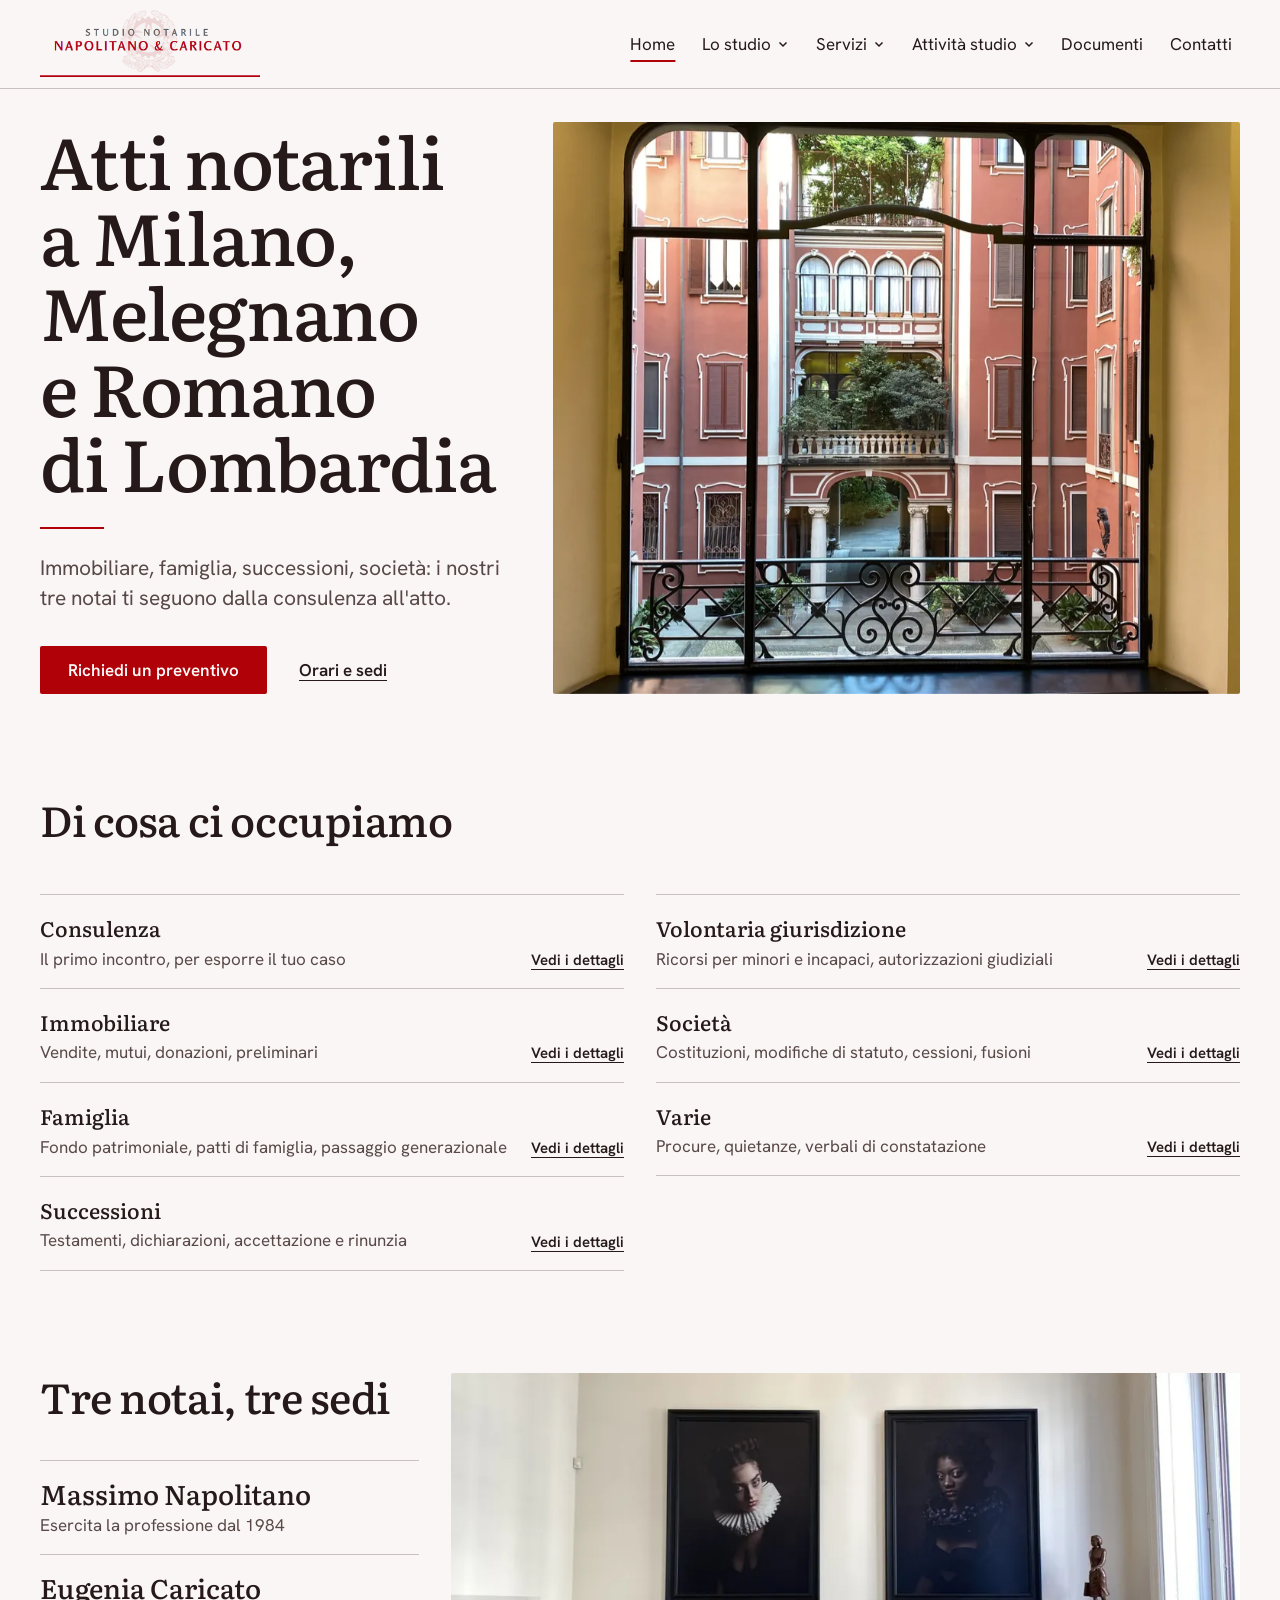
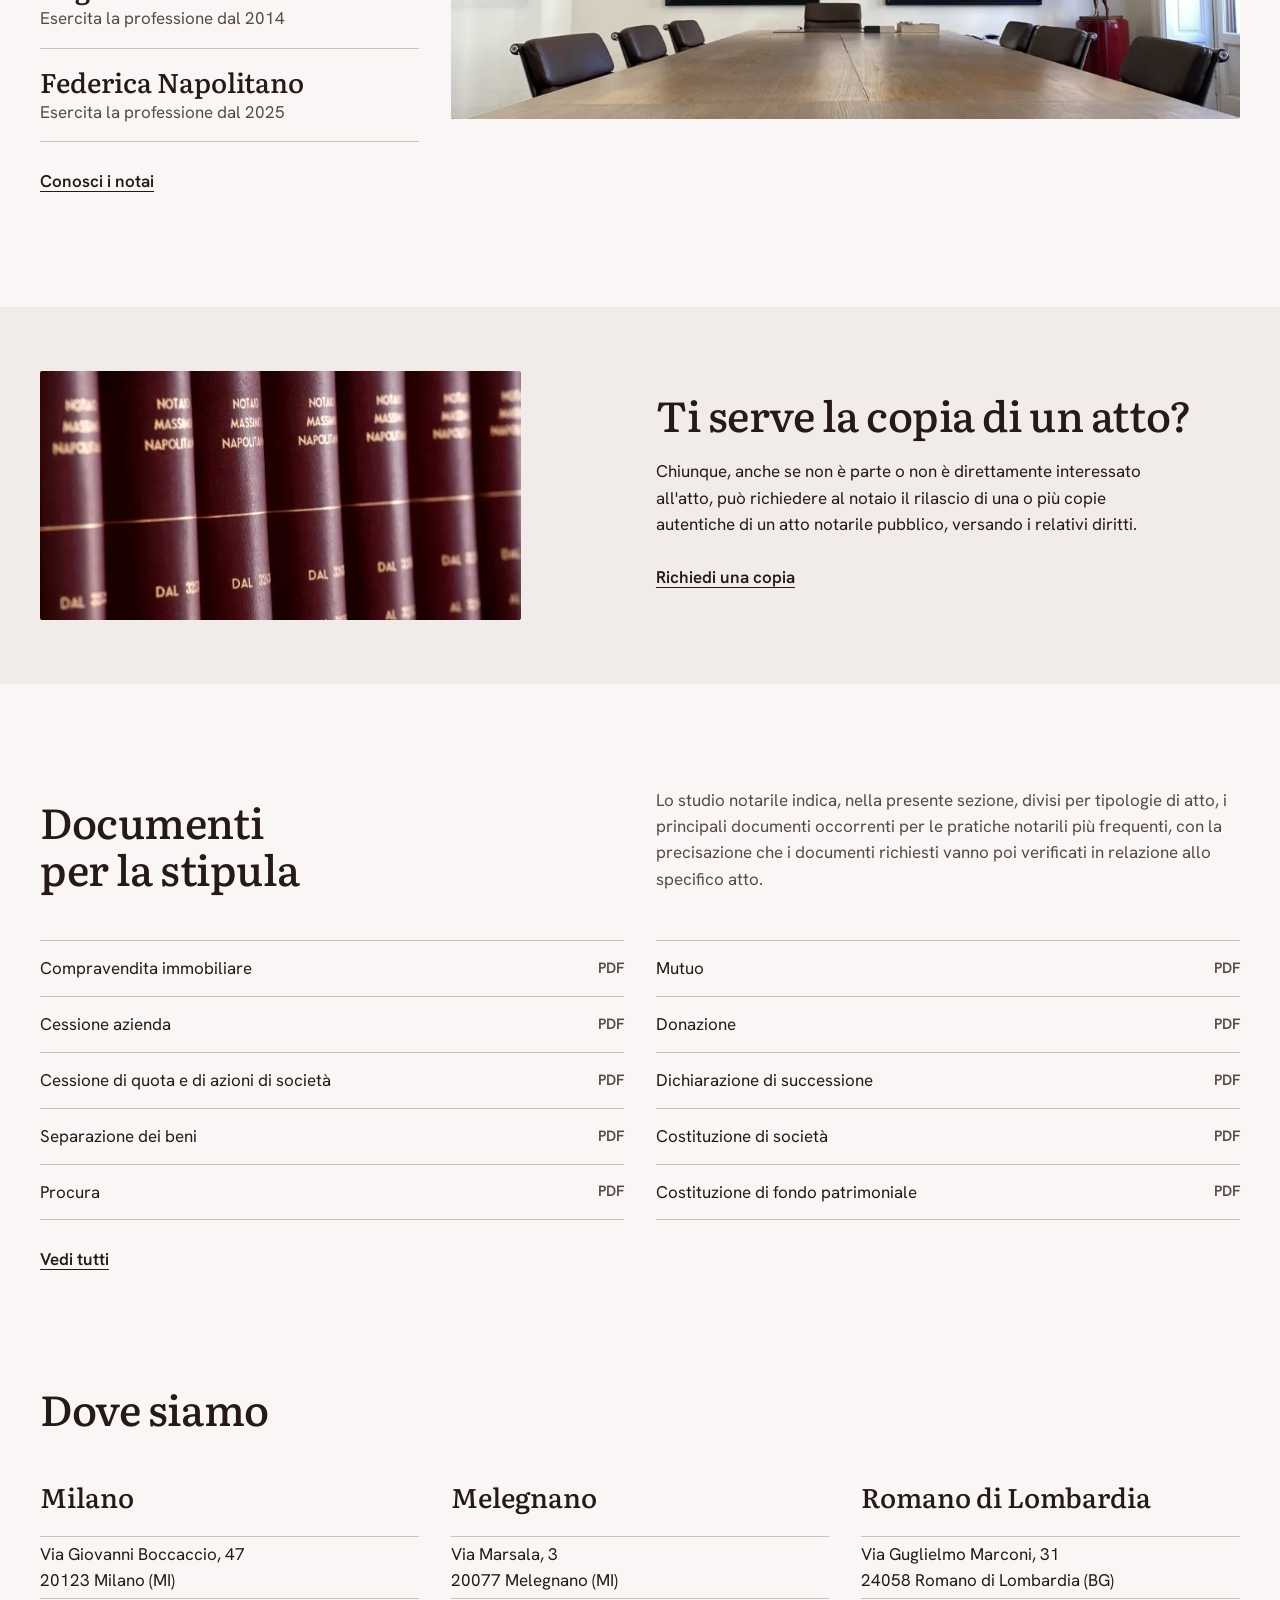
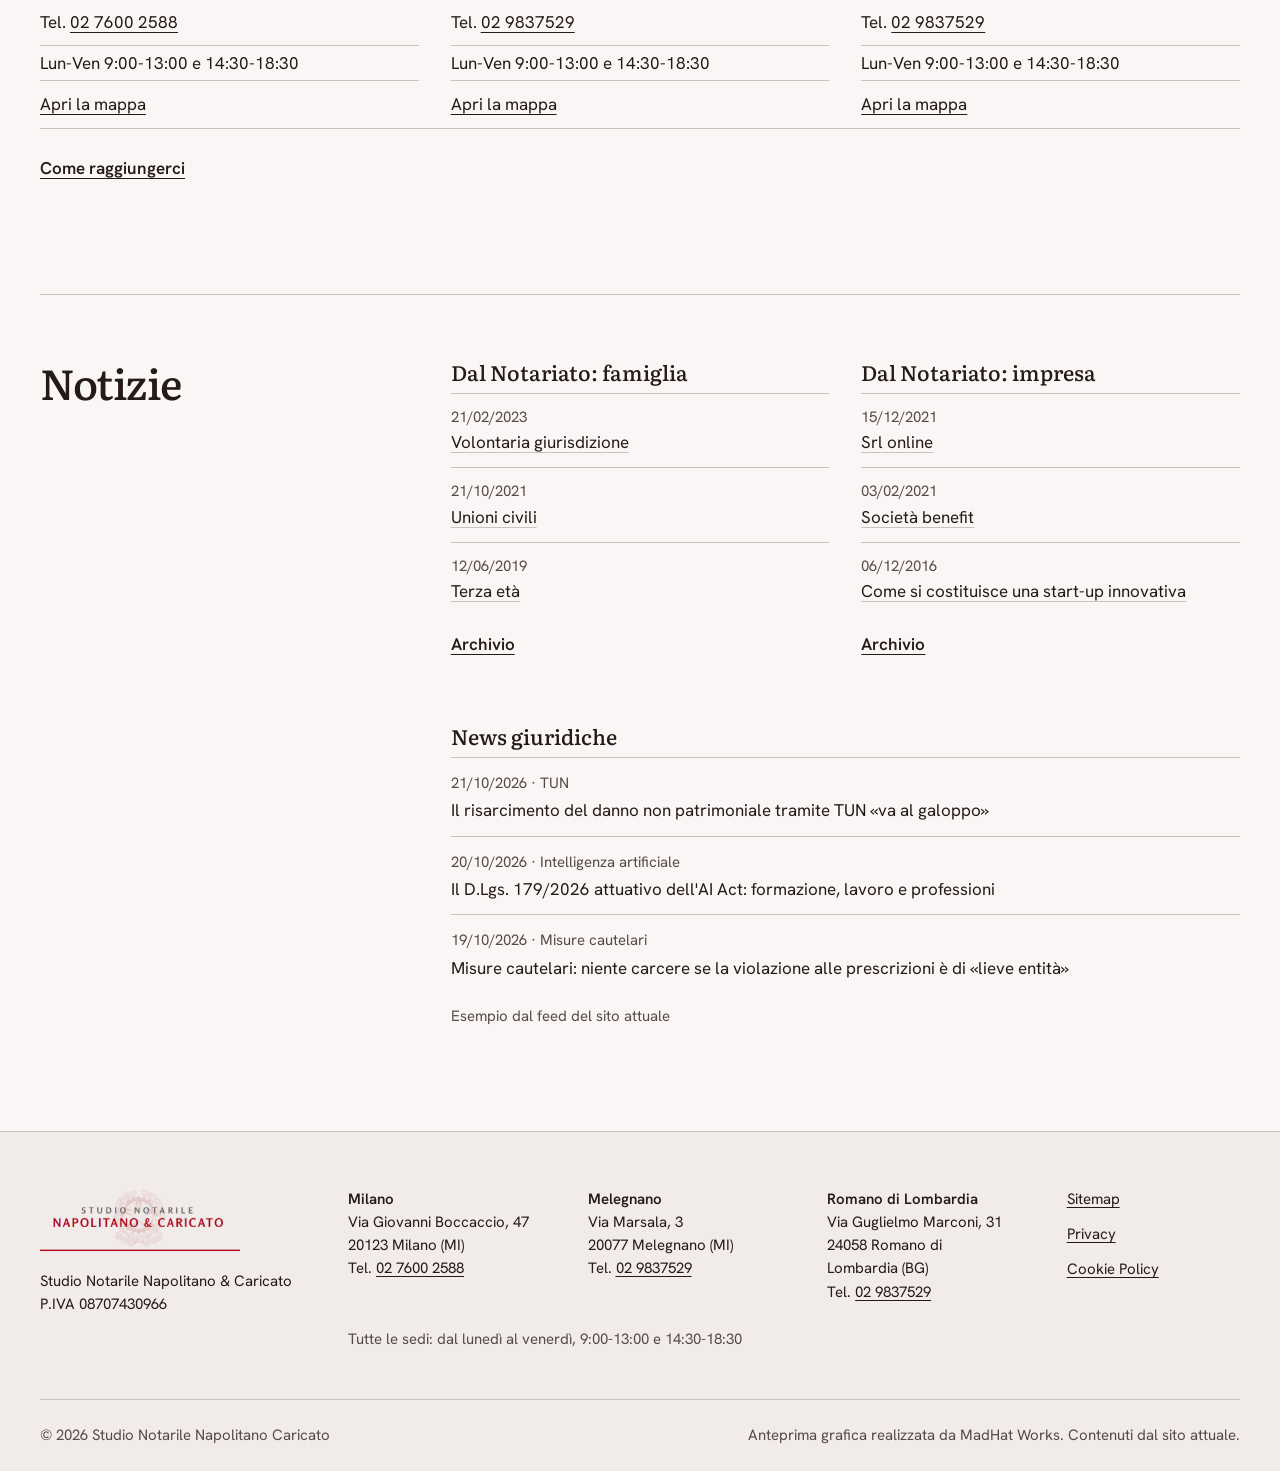
==== index.html @ 98646389 "Add assets, shared styles, home page, shell snippet and site check script Co-Authored-By: Claude Son" ====
<!doctype html>
<html lang="it">
<head>
<meta charset="utf-8">
<meta name="viewport" content="width=device-width, initial-scale=1, viewport-fit=cover">
<title>Atti notarili a Milano, Melegnano e Romano di Lombardia | Studio Notarile Napolitano &amp; Caricato</title>
<meta name="description" content="Studio Notarile Napolitano &amp; Caricato: tre notai, sedi a Milano, Melegnano e Romano di Lombardia. Immobiliare, famiglia, successioni, società.">
<meta name="robots" content="noindex">
<meta name="theme-color" content="#f9f6f4">
<meta property="og:type" content="website">
<meta property="og:title" content="Atti notarili a Milano, Melegnano e Romano di Lombardia | Studio Notarile Napolitano &amp; Caricato">
<meta property="og:description" content="Studio Notarile Napolitano &amp; Caricato: tre notai, sedi a Milano, Melegnano e Romano di Lombardia. Immobiliare, famiglia, successioni, società.">
<link rel="icon" href="data:,">
<link rel="preload" href="assets/fonts/literata-latin-wght.woff2" as="font" type="font/woff2" crossorigin>
<link rel="stylesheet" href="css/style.css">
<script>document.documentElement.classList.add('js')</script>
<script src="js/site.js" defer></script>
<script type="application/ld+json">
{
  "@context": "https://schema.org",
  "@type": "Notary",
  "name": "Studio Notarile Napolitano & Caricato",
  "department": [
    {
      "@type": "Notary",
      "name": "Studio Notarile Napolitano & Caricato, sede di Milano",
      "address": { "@type": "PostalAddress", "streetAddress": "Via Giovanni Boccaccio, 47", "postalCode": "20123", "addressLocality": "Milano", "addressRegion": "MI", "addressCountry": "IT" },
      "telephone": "+39 02 7600 2588",
      "openingHours": ["Mo-Fr 09:00-13:00", "Mo-Fr 14:30-18:30"]
    },
    {
      "@type": "Notary",
      "name": "Studio Notarile Napolitano & Caricato, sede di Melegnano",
      "address": { "@type": "PostalAddress", "streetAddress": "Via Marsala, 3", "postalCode": "20077", "addressLocality": "Melegnano", "addressRegion": "MI", "addressCountry": "IT" },
      "telephone": "+39 02 9837529",
      "openingHours": ["Mo-Fr 09:00-13:00", "Mo-Fr 14:30-18:30"]
    },
    {
      "@type": "Notary",
      "name": "Studio Notarile Napolitano & Caricato, sede di Romano di Lombardia",
      "address": { "@type": "PostalAddress", "streetAddress": "Via Guglielmo Marconi, 31", "postalCode": "24058", "addressLocality": "Romano di Lombardia", "addressRegion": "BG", "addressCountry": "IT" },
      "telephone": "+39 02 9837529",
      "openingHours": ["Mo-Fr 09:00-13:00", "Mo-Fr 14:30-18:30"]
    }
  ]
}
</script>
</head>
<body>

<a class="skip" href="#main">Vai al contenuto</a>
<header class="site-header">
  <div class="wrap header-in">
    <a class="brand" href="index.html"><img src="assets/logo/logo-napolitano-caricato.png" width="339" height="112" alt="Studio Notarile Napolitano &amp; Caricato"></a>
    <button class="menu-toggle" type="button" aria-expanded="false" aria-controls="site-nav">Menu</button>
    <nav class="site-nav" id="site-nav" aria-label="Principale">
      <ul class="nav-list">
        <li><a href="index.html" aria-current="page">Home</a></li>
        <li>
          <details class="nav-group">
            <summary>Lo studio <svg class="chev" width="12" height="12" viewBox="0 0 12 12" aria-hidden="true" focusable="false"><path d="M2.5 4.5 6 8l3.5-3.5" fill="none" stroke="currentColor" stroke-width="1.5"/></svg></summary>
            <ul>
              <li><a href="i-notai.html">I Notai</a></li>
              <li><a href="orari-ufficio.html">Orari Ufficio</a></li>
            </ul>
          </details>
        </li>
        <li>
          <details class="nav-group">
            <summary>Servizi <svg class="chev" width="12" height="12" viewBox="0 0 12 12" aria-hidden="true" focusable="false"><path d="M2.5 4.5 6 8l3.5-3.5" fill="none" stroke="currentColor" stroke-width="1.5"/></svg></summary>
            <ul>
              <li><a href="richiesta-copia-atti.html">Richiesta Copia atti</a></li>
              <li><a href="richiesta-preventivo.html">Richiesta Preventivo</a></li>
            </ul>
          </details>
        </li>
        <li>
          <details class="nav-group">
            <summary>Attività studio <svg class="chev" width="12" height="12" viewBox="0 0 12 12" aria-hidden="true" focusable="false"><path d="M2.5 4.5 6 8l3.5-3.5" fill="none" stroke="currentColor" stroke-width="1.5"/></svg></summary>
            <ul>
              <li><a href="attivita-studio.html#consulenza">Consulenza</a></li>
              <li><a href="attivita-studio.html#immobiliare">Immobiliare</a></li>
              <li><a href="attivita-studio.html#famiglia">Famiglia</a></li>
              <li><a href="attivita-studio.html#successioni">Successioni</a></li>
              <li><a href="attivita-studio.html#volontaria-giurisdizione">Volontaria Giurisdizione</a></li>
              <li><a href="attivita-studio.html#societa">Società</a></li>
              <li><a href="attivita-studio.html#varie">Varie</a></li>
            </ul>
          </details>
        </li>
        <li><a href="documenti.html">Documenti</a></li>
        <li><a href="contatti.html">Contatti</a></li>
      </ul>
    </nav>
  </div>
</header>

<main id="main" tabindex="-1">

  <!-- 1. Hero -->
  <section class="hero" aria-labelledby="hero-title">
    <div class="wrap hero-in">
      <div class="hero-text">
        <h1 id="hero-title">Atti notarili a Milano, Melegnano e Romano di Lombardia</h1>
        <span class="sig-rule" aria-hidden="true"></span>
        <p class="lead">Immobiliare, famiglia, successioni, società: i nostri tre notai ti seguono dalla consulenza all'atto.</p>
        <div class="hero-actions">
          <a class="btn btn-primary" href="richiesta-preventivo.html">Richiedi un preventivo</a>
          <a class="link" href="#sedi">Orari e sedi</a>
        </div>
      </div>
      <figure class="hero-media">
        <img src="assets/img/cortile-900.webp"
             srcset="assets/img/cortile-900.webp 900w, assets/img/cortile-1600.webp 1600w"
             sizes="(min-width: 1248px) 686px, (min-width: 900px) 55vw, 100vw"
             width="1600" height="1360" fetchpriority="high" decoding="async"
             alt="Cortile interno con facciate color terracotta visto da una finestra con telaio in ferro">
      </figure>
    </div>
  </section>

  <!-- 2. Attivita studio -->
  <section class="wrap services-sec" id="attivita" aria-labelledby="attivita-title">
    <h2 id="attivita-title">Di cosa ci occupiamo</h2>
    <ul class="services">
      <li class="service">
        <h3>Consulenza</h3>
        <p>Il primo incontro, per esporre il tuo caso</p>
        <a class="link" href="attivita-studio.html#consulenza">Vedi i dettagli<span class="vh"> su Consulenza</span></a>
      </li>
      <li class="service">
        <h3>Immobiliare</h3>
        <p>Vendite, mutui, donazioni, preliminari</p>
        <a class="link" href="attivita-studio.html#immobiliare">Vedi i dettagli<span class="vh"> su Immobiliare</span></a>
      </li>
      <li class="service">
        <h3>Famiglia</h3>
        <p>Fondo patrimoniale, patti di famiglia, passaggio generazionale</p>
        <a class="link" href="attivita-studio.html#famiglia">Vedi i dettagli<span class="vh"> su Famiglia</span></a>
      </li>
      <li class="service">
        <h3>Successioni</h3>
        <p>Testamenti, dichiarazioni, accettazione e rinunzia</p>
        <a class="link" href="attivita-studio.html#successioni">Vedi i dettagli<span class="vh"> su Successioni</span></a>
      </li>
      <li class="service">
        <h3>Volontaria giurisdizione</h3>
        <p>Ricorsi per minori e incapaci, autorizzazioni giudiziali</p>
        <a class="link" href="attivita-studio.html#volontaria-giurisdizione">Vedi i dettagli<span class="vh"> su Volontaria giurisdizione</span></a>
      </li>
      <li class="service">
        <h3>Società</h3>
        <p>Costituzioni, modifiche di statuto, cessioni, fusioni</p>
        <a class="link" href="attivita-studio.html#societa">Vedi i dettagli<span class="vh"> su Società</span></a>
      </li>
      <li class="service">
        <h3>Varie</h3>
        <p>Procure, quietanze, verbali di constatazione</p>
        <a class="link" href="attivita-studio.html#varie">Vedi i dettagli<span class="vh"> su Varie</span></a>
      </li>
    </ul>
  </section>

  <!-- 3. Lo studio -->
  <section class="studio" id="notai" aria-labelledby="notai-title">
    <div class="wrap studio-in">
      <figure class="studio-media">
        <img src="assets/img/sala-riunioni.webp" width="1026" height="450" loading="lazy" decoding="async"
             alt="Sala riunioni con grande tavolo in legno, sedie in pelle e due ritratti fotografici alla parete">
      </figure>
      <div class="studio-text">
        <h2 id="notai-title">Tre notai, tre sedi</h2>
        <ul class="notai">
          <li><h3>Massimo Napolitano</h3><p>Esercita la professione dal 1984</p></li>
          <li><h3>Eugenia Caricato</h3><p>Esercita la professione dal 2014</p></li>
          <li><h3>Federica Napolitano</h3><p>Esercita la professione dal 2025</p></li>
        </ul>
        <a class="link" href="i-notai.html">Conosci i notai</a>
      </div>
    </div>
  </section>

  <!-- 4. Copia atti -->
  <section class="copy-band" aria-labelledby="copia-title">
    <div class="wrap copy-in">
      <figure class="copy-media">
        <img src="assets/img/repertori.webp" width="580" height="300" loading="lazy" decoding="async"
             alt="Dorsi di volumi rilegati in pelle bordeaux con titoli in oro">
      </figure>
      <div class="copy-text">
        <h2 id="copia-title">Ti serve la copia di un atto?</h2>
        <p>Chiunque, anche se non è parte o non è direttamente interessato all'atto, può richiedere al notaio il rilascio di una o più copie autentiche di un atto notarile pubblico, versando i relativi diritti.</p>
        <a class="link" href="richiesta-copia-atti.html">Richiedi una copia</a>
      </div>
    </div>
  </section>

  <!-- 5. Documenti per la stipula -->
  <section class="wrap docs" id="documenti" aria-labelledby="doc-title">
    <div class="docs-head">
      <h2 id="doc-title">Documenti per la stipula</h2>
      <p>Lo studio notarile indica, nella presente sezione, divisi per tipologie di atto, i principali documenti occorrenti per le pratiche notarili più frequenti, con la precisazione che i documenti richiesti vanno poi verificati in relazione allo specifico atto.</p>
    </div>
    <ul class="doc-list">
      <li><a href="https://www.notaionapolitano.it/public/Documenti/compravendita-immobiliare.pdf" target="_blank" rel="noopener"><span>Compravendita immobiliare</span><span class="tag">PDF<span class="vh">, si apre in una nuova scheda</span></span></a></li>
      <li><a href="https://www.notaionapolitano.it/public/Documenti/cessione-azienda.pdf" target="_blank" rel="noopener"><span>Cessione azienda</span><span class="tag">PDF<span class="vh">, si apre in una nuova scheda</span></span></a></li>
      <li><a href="https://www.notaionapolitano.it/public/Documenti/cessione-di-quota-e-di-azioni-di-societa.pdf" target="_blank" rel="noopener"><span>Cessione di quota e di azioni di società</span><span class="tag">PDF<span class="vh">, si apre in una nuova scheda</span></span></a></li>
      <li><a href="https://www.notaionapolitano.it/public/Documenti/separazione-dei-beni.pdf" target="_blank" rel="noopener"><span>Separazione dei beni</span><span class="tag">PDF<span class="vh">, si apre in una nuova scheda</span></span></a></li>
      <li><a href="https://www.notaionapolitano.it/public/Documenti/procura.pdf" target="_blank" rel="noopener"><span>Procura</span><span class="tag">PDF<span class="vh">, si apre in una nuova scheda</span></span></a></li>
      <li><a href="https://www.notaionapolitano.it/public/Documenti/mutuo.pdf" target="_blank" rel="noopener"><span>Mutuo</span><span class="tag">PDF<span class="vh">, si apre in una nuova scheda</span></span></a></li>
      <li><a href="https://www.notaionapolitano.it/public/Documenti/donazione.pdf" target="_blank" rel="noopener"><span>Donazione</span><span class="tag">PDF<span class="vh">, si apre in una nuova scheda</span></span></a></li>
      <li><a href="https://www.notaionapolitano.it/public/Documenti/dichiarazione-di-successione.pdf" target="_blank" rel="noopener"><span>Dichiarazione di successione</span><span class="tag">PDF<span class="vh">, si apre in una nuova scheda</span></span></a></li>
      <li><a href="https://www.notaionapolitano.it/public/Documenti/costituzione-di-societa.pdf" target="_blank" rel="noopener"><span>Costituzione di società</span><span class="tag">PDF<span class="vh">, si apre in una nuova scheda</span></span></a></li>
      <li><a href="https://www.notaionapolitano.it/public/Documenti/costituzione-di-fondo-patrimoniale.pdf" target="_blank" rel="noopener"><span>Costituzione di fondo patrimoniale</span><span class="tag">PDF<span class="vh">, si apre in una nuova scheda</span></span></a></li>
    </ul>
    <p class="more"><a class="link" href="documenti.html">Vedi tutti</a></p>
  </section>

  <!-- 6. Sedi e orari -->
  <section class="wrap sedi" id="sedi" aria-labelledby="sedi-title">
    <h2 id="sedi-title">Dove siamo</h2>
    <div class="sedi-grid">
      <div class="sede">
        <h3>Milano</h3>
        <p>Via Giovanni Boccaccio, 47<br>20123 Milano (MI)</p>
        <p class="sede-tel">Tel. <a href="tel:+390276002588">02 7600 2588</a></p>
        <p><span aria-hidden="true">Lun-Ven 9:00-13:00 e 14:30-18:30</span><span class="vh">Dal lunedì al venerdì: 9:00-13:00, 14:30-18:30</span></p>
        <p class="sede-map"><a href="https://www.google.com/maps/search/?api=1&amp;query=Via%20Giovanni%20Boccaccio%2C%2047%20-%2020123%20Milano%20(MI)" target="_blank" rel="noopener">Apri la mappa<span class="vh"> della sede di Milano (si apre in una nuova scheda)</span></a></p>
      </div>
      <div class="sede">
        <h3>Melegnano</h3>
        <p>Via Marsala, 3<br>20077 Melegnano (MI)</p>
        <p class="sede-tel">Tel. <a href="tel:+39029837529">02 9837529</a></p>
        <p><span aria-hidden="true">Lun-Ven 9:00-13:00 e 14:30-18:30</span><span class="vh">Dal lunedì al venerdì: 9:00-13:00, 14:30-18:30</span></p>
        <p class="sede-map"><a href="https://www.google.com/maps/search/?api=1&amp;query=Via%20Marsala%2C%203%20-%2020077%20Melegnano%20(MI)" target="_blank" rel="noopener">Apri la mappa<span class="vh"> della sede di Melegnano (si apre in una nuova scheda)</span></a></p>
      </div>
      <div class="sede">
        <h3>Romano di Lombardia</h3>
        <p>Via Guglielmo Marconi, 31<br>24058 Romano di Lombardia&nbsp;(BG)</p>
        <p class="sede-tel">Tel. <a href="tel:+39029837529">02 9837529</a></p>
        <p><span aria-hidden="true">Lun-Ven 9:00-13:00 e 14:30-18:30</span><span class="vh">Dal lunedì al venerdì: 9:00-13:00, 14:30-18:30</span></p>
        <p class="sede-map"><a href="https://www.google.com/maps/search/?api=1&amp;query=Via%20Guglielmo%20Marconi%2C%2031%20-%2024058%20Romano%20di%20Lombardia%20(BG)" target="_blank" rel="noopener">Apri la mappa<span class="vh"> della sede di Romano di Lombardia (si apre in una nuova scheda)</span></a></p>
      </div>
    </div>
    <p class="more"><a class="link" href="contatti.html">Come raggiungerci</a></p>
  </section>

  <!-- 7. Notizie -->
  <section class="news" aria-labelledby="news-title">
    <div class="wrap news-grid">
      <h2 id="news-title">Notizie</h2>
      <div class="news-col">
        <h3>Dal Notariato: famiglia</h3>
        <ul class="news-list">
          <li><time datetime="2023-02-21">21/02/2023</time><a href="https://www.notariato.it/it/famiglia/volontaria-giurisdizione/" target="_blank" rel="noopener">Volontaria giurisdizione<span class="vh"> (si apre in una nuova scheda)</span></a></li>
          <li><time datetime="2021-10-21">21/10/2021</time><a href="https://www.notariato.it/it/famiglia/unioni-civili/" target="_blank" rel="noopener">Unioni civili<span class="vh"> (si apre in una nuova scheda)</span></a></li>
          <li><time datetime="2019-06-12">12/06/2019</time><a href="https://www.notariato.it/it/famiglia/terza-eta/" target="_blank" rel="noopener">Terza età<span class="vh"> (si apre in una nuova scheda)</span></a></li>
        </ul>
        <a class="link" href="https://www.notaionapolitano.it/NewsNotariatoFamiglia/" target="_blank" rel="noopener">Archivio<span class="vh"> famiglia (si apre in una nuova scheda)</span></a>
      </div>
      <div class="news-col">
        <h3>Dal Notariato: impresa</h3>
        <ul class="news-list">
          <li><time datetime="2021-12-15">15/12/2021</time><a href="https://www.notariato.it/it/impresa/srl-online/" target="_blank" rel="noopener">Srl online<span class="vh"> (si apre in una nuova scheda)</span></a></li>
          <li><time datetime="2021-02-03">03/02/2021</time><a href="https://www.notariato.it/it/impresa/societa-benefit/" target="_blank" rel="noopener">Società benefit<span class="vh"> (si apre in una nuova scheda)</span></a></li>
          <li><time datetime="2016-12-06">06/12/2016</time><a href="https://www.notariato.it/it/impresa/come-si-costituisce-una-start-up-innovativa/" target="_blank" rel="noopener">Come si costituisce una start-up innovativa<span class="vh"> (si apre in una nuova scheda)</span></a></li>
        </ul>
        <a class="link" href="https://www.notaionapolitano.it/NewsNotariatoImpresa/" target="_blank" rel="noopener">Archivio<span class="vh"> impresa (si apre in una nuova scheda)</span></a>
      </div>
      <div class="feed">
        <h3>News giuridiche</h3>
        <ul class="news-list">
          <li><p class="meta"><time datetime="2026-10-21">21/10/2026</time> · TUN</p><p>Il risarcimento del danno non patrimoniale tramite TUN «va al galoppo»</p></li>
          <li><p class="meta"><time datetime="2026-10-20">20/10/2026</time> · Intelligenza artificiale</p><p>Il D.Lgs. 179/2026 attuativo dell'AI Act: formazione, lavoro e professioni</p></li>
          <li><p class="meta"><time datetime="2026-10-19">19/10/2026</time> · Misure cautelari</p><p>Misure cautelari: niente carcere se la violazione alle prescrizioni è di «lieve entità»</p></li>
        </ul>
        <p class="meta note">Esempio dal feed del sito attuale</p>
      </div>
    </div>
  </section>

</main>

<footer class="site-footer">
  <div class="wrap footer-grid">
    <div class="f-brand">
      <img src="assets/logo/logo-napolitano-caricato.png" width="339" height="112" alt="" loading="lazy" decoding="async">
      <p>Studio Notarile Napolitano &amp; Caricato<br>P.IVA 08707430966</p>
    </div>
    <div class="f-sedi">
      <div>
        <p class="f-title">Milano</p>
        <p>Via Giovanni Boccaccio, 47<br>20123 Milano (MI)</p>
        <p>Tel. <a href="tel:+390276002588">02 7600 2588</a></p>
      </div>
      <div>
        <p class="f-title">Melegnano</p>
        <p>Via Marsala, 3<br>20077 Melegnano (MI)</p>
        <p>Tel. <a href="tel:+39029837529">02 9837529</a></p>
      </div>
      <div>
        <p class="f-title">Romano di Lombardia</p>
        <p>Via Guglielmo Marconi, 31<br>24058 Romano di Lombardia&nbsp;(BG)</p>
        <p>Tel. <a href="tel:+39029837529">02 9837529</a></p>
      </div>
      <p class="f-hours">Tutte le sedi: dal lunedì al venerdì, 9:00-13:00 e 14:30-18:30</p>
    </div>
    <ul class="f-legal">
      <li><a href="https://www.notaionapolitano.it/sitemap/33" target="_blank" rel="noopener">Sitemap<span class="vh"> (si apre in una nuova scheda)</span></a></li>
      <li><a href="https://www.notaionapolitano.it/informativa-sulla-privacy/38" target="_blank" rel="noopener">Privacy<span class="vh"> (si apre in una nuova scheda)</span></a></li>
      <li><a href="https://www.notaionapolitano.it/cookie-policy/59" target="_blank" rel="noopener">Cookie Policy<span class="vh"> (si apre in una nuova scheda)</span></a></li>
    </ul>
  </div>
  <div class="wrap f-bottom">
    <p>© 2026 Studio Notarile Napolitano Caricato</p>
    <p>Anteprima grafica realizzata da MadHat Works. Contenuti dal sito attuale.</p>
  </div>
</footer>

<div class="mobile-bar">
  <a class="btn btn-line" href="tel:+390276002588">Chiama Milano</a>
  <a class="btn btn-primary" href="richiesta-preventivo.html">Richiedi un preventivo</a>
</div>

</body>
</html>
---- css/style.css ----
/* Studio Notarile Napolitano & Caricato: tokens, base, shared components, home.
   Internal-page styles live in css/info.css and css/forms.css. */

/* ---------- Fonts (self-hosted, latin subset, variable wght) ---------- */
@font-face {
  font-family: "Literata";
  src: url("../assets/fonts/literata-latin-wght.woff2") format("woff2");
  font-weight: 200 900;
  font-style: normal;
  font-display: swap;
}
@font-face {
  font-family: "Hanken Grotesk";
  src: url("../assets/fonts/hanken-grotesk-latin-wght.woff2") format("woff2");
  font-weight: 100 900;
  font-style: normal;
  font-display: swap;
}

/* ---------- Tokens ---------- */
:root {
  --paper: oklch(0.975 0.004 45);
  --paper-2: oklch(0.945 0.007 40);
  --ink: oklch(0.23 0.018 25);
  --ink-2: oklch(0.42 0.02 25);
  --rule: oklch(0.82 0.01 35);
  --accent: oklch(0.47 0.20 27);
  --on-accent: oklch(0.985 0.004 45);

  --serif: "Literata", Georgia, serif;
  --sans: "Hanken Grotesk", system-ui, sans-serif;
  --ease: cubic-bezier(0.16, 1, 0.3, 1);

  --gutter: 24px;
  --hh: 72px;   /* header height without its 1px rule */
  --bar: 64px;  /* mobile action bar height */
  --section: clamp(3rem, 8vw, 7rem);
  --section-s: clamp(2.5rem, 5vw, 4.5rem);

  color-scheme: light;
}
@media (max-width: 399.98px) { :root { --gutter: 16px; } }
@media (min-width: 900px) { :root { --hh: 88px; } }

/* ---------- Base ---------- */
*, *::before, *::after { box-sizing: border-box; }
html {
  -webkit-text-size-adjust: 100%;
  text-size-adjust: 100%;
  scroll-padding-top: calc(var(--hh) + 24px);
}
html.menu-open { overflow: hidden; }
body {
  margin: 0;
  background: var(--paper);
  color: var(--ink);
  font: 400 1.0625rem/1.55 var(--sans);
  padding-bottom: calc(var(--bar) + 1px + env(safe-area-inset-bottom, 0px));
}
body.no-bar { padding-bottom: 0; }
img { display: block; max-width: 100%; height: auto; border-radius: 2px; }
figure { margin: 0; }
p { margin: 0; max-width: 65ch; }
:where(ul[class], ol[class]) { margin: 0; padding: 0; list-style: none; }

h1, h2, h3 { margin: 0; font-family: var(--serif); font-weight: 500; color: var(--ink); }
h1 {
  font-size: clamp(2.5rem, 1.4rem + 5vw, 4.5rem);
  line-height: 1.05;
  letter-spacing: -0.015em;
  text-wrap: balance;
}
h2 {
  font-size: clamp(1.75rem, 1.2rem + 2.2vw, 2.625rem);
  line-height: 1.12;
  letter-spacing: -0.01em;
  text-wrap: balance;
}
h3 { font-size: 1.3125rem; line-height: 1.25; }

a {
  color: inherit;
  text-decoration-thickness: 1px;
  text-underline-offset: 0.22em;
}
a:hover { color: var(--accent); text-decoration-color: var(--accent); }

:focus-visible { outline: 3px solid var(--accent); outline-offset: 3px; }
main:focus { outline: none; }

.vh {
  position: absolute !important;
  width: 1px; height: 1px;
  overflow: hidden;
  clip-path: inset(50%);
  white-space: nowrap;
}
.wrap { width: min(100% - 2 * var(--gutter), 1200px); margin-inline: auto; }
.meta { font-size: 0.9375rem; color: var(--ink-2); }
.lead { font-size: 1.3125rem; line-height: 1.45; color: var(--ink-2); max-width: 40ch; }

/* ---------- Actions ---------- */
.btn {
  display: inline-flex;
  align-items: center;
  justify-content: center;
  min-height: 48px;
  padding: 0 28px;
  border-radius: 2px;
  font: 600 1.0625rem/1.2 var(--sans);
  text-align: center;
  text-decoration: none;
}
.btn-primary { background: var(--accent); color: var(--on-accent); }
.btn-primary:hover { color: var(--on-accent); text-decoration: underline 1px; text-underline-offset: 0.22em; }
.btn-line { border: 1px solid var(--ink-2); color: var(--ink); }
.btn-line:hover { color: var(--ink); border-color: var(--accent); }

/* Secondary action: underlined text, 44px tall hit area */
.link {
  display: inline-block;
  padding-block: 10px;
  font-weight: 600;
  color: var(--ink);
  text-decoration: underline 1px var(--ink);
  text-underline-offset: 0.25em;
}
.link:hover { color: var(--ink); text-decoration-color: var(--accent); }

/* ---------- Skip link ---------- */
.skip {
  position: absolute;
  top: 8px;
  left: var(--gutter);
  z-index: 100;
  padding: 12px 16px;
  background: var(--paper);
  color: var(--ink);
  font-weight: 600;
  transform: translateY(-200%);
}
.skip:focus { transform: none; }

/* ---------- Header ---------- */
.site-header {
  position: sticky;
  top: 0;
  z-index: 20;
  background: var(--paper);
  border-bottom: 1px solid var(--rule);
}
.header-in {
  display: flex;
  align-items: center;
  justify-content: space-between;
  gap: 16px 24px;
  min-height: var(--hh);
}
.brand { flex: none; }
/* 200px on mobile (SPEC says 168): below ~200px "STUDIO NOTARILE" drops under 6px cap height */
.brand img { width: 200px; border-radius: 0; mix-blend-mode: multiply; }
@media (min-width: 900px) { .brand img { width: 220px; } }

.menu-toggle { display: none; }
.site-nav ul { margin: 0; padding: 0; list-style: none; }
.site-nav a { text-decoration: none; }
.nav-group > summary { list-style: none; cursor: pointer; }
.nav-group > summary::-webkit-details-marker { display: none; }
.chev { flex: none; transition: transform 200ms var(--ease); }
.nav-group[open] > summary .chev { transform: rotate(180deg); }
.site-nav a[aria-current="page"],
.nav-group:has(a[aria-current="page"]) > summary {
  text-decoration: underline 2px var(--accent);
  text-underline-offset: 10px;
}
.site-nav a:hover, .nav-group > summary:hover { color: var(--accent); }

/* Mobile nav (<900px) */
@media (max-width: 899.98px) {
  .site-nav { width: 100%; }
  .nav-list > li { border-bottom: 1px solid var(--rule); }
  .nav-list > li > a,
  .nav-group > summary {
    display: flex;
    align-items: center;
    justify-content: space-between;
    min-height: 56px;
    font: 500 1.3125rem/1.2 var(--serif);
  }
  .nav-group ul { padding-bottom: 12px; }
  .nav-group li a { display: flex; align-items: center; min-height: 48px; padding-left: 16px; }

  /* With JS: "Menu" button opens a full-height panel under the header */
  .js .menu-toggle {
    display: inline-flex;
    align-items: center;
    min-height: 44px;
    padding: 0 16px;
    border: 1px solid var(--ink-2);
    border-radius: 2px;
    background: none;
    color: var(--ink);
    font: 600 1rem/1 var(--sans);
    cursor: pointer;
  }
  .js .site-nav {
    display: none;
    position: fixed;
    inset: calc(var(--hh) + 1px) 0 0;
    z-index: 1;
    overflow-y: auto;
    overscroll-behavior: contain;
    padding: 8px var(--gutter) calc(32px + env(safe-area-inset-bottom, 0px));
    background: var(--paper);
  }
  .js .site-nav.is-open { display: block; }

  /* Without JS: header scrolls away and the nav stays visible, stacked */
  html:not(.js) .site-header { position: static; }
  html:not(.js) .header-in { flex-wrap: wrap; padding-top: 8px; }
  html:not(.js) .nav-list > li:last-child { border-bottom: 0; }
}

/* Desktop nav (>=900px) */
@media (min-width: 900px) {
  .nav-list { display: flex; align-items: center; gap: clamp(0px, 2.4vw - 20px, 12px); }
  .nav-list > li > a,
  .nav-group > summary {
    display: flex;
    align-items: center;
    gap: 6px;
    min-height: 44px;
    padding: 0 8px;
  }
  .nav-group { position: relative; }
  .nav-group > ul {
    position: absolute;
    top: calc(100% + (var(--hh) - 44px) / 2);
    left: -8px; /* item text lines up with the summary text */
    min-width: 15rem;
    padding: 8px 0;
    background: var(--paper);
    border: 1px solid var(--rule);
    border-radius: 2px;
  }
  .nav-group li a { display: flex; align-items: center; min-height: 44px; padding: 0 16px; white-space: nowrap; }
}

/* ---------- Mobile action bar ---------- */
.mobile-bar {
  position: fixed;
  left: 0; right: 0; bottom: 0;
  z-index: 15;
  display: flex;
  gap: 8px;
  padding: 8px var(--gutter) calc(8px + env(safe-area-inset-bottom, 0px));
  background: var(--paper);
  border-top: 1px solid var(--rule);
  transition: transform 250ms var(--ease), visibility 0s;
}
.mobile-bar .btn { flex: 1 1 auto; padding: 0 8px; font-size: 0.9375rem; white-space: nowrap; }
/* Hidden while the page's own primary action is on screen (js/site.js) */
.mobile-bar.is-away {
  transform: translateY(100%);
  visibility: hidden;
  transition: transform 250ms var(--ease), visibility 0s linear 250ms;
}
.no-bar .mobile-bar { display: none; }
@media (min-width: 900px) {
  .mobile-bar { display: none; }
  body { padding-bottom: 0; }
}

/* ---------- Internal page heading ---------- */
.page-head { padding-block: clamp(2rem, 5vw, 4rem) clamp(2rem, 4vw, 3rem); }
.crumbs { margin-bottom: 24px; font-size: 0.9375rem; color: var(--ink-2); }
.crumbs a { color: var(--ink-2); }
.crumbs a:hover { color: var(--accent); }
.crumbs span[aria-hidden] { margin-inline: 6px; }
.page-head .lead { margin-top: 16px; }

/* ---------- Closing "Preventivo" band (not on home) ---------- */
.cta-band { background: var(--paper-2); padding-block: var(--section-s); }
.cta-band-in {
  display: flex;
  flex-wrap: wrap;
  align-items: center;
  justify-content: space-between;
  gap: 24px 32px;
}

/* ---------- Footer ---------- */
.site-footer {
  background: var(--paper-2);
  border-top: 1px solid var(--rule);
  padding-block: 56px 24px;
  font-size: 0.9375rem;
}
.footer-grid { display: grid; gap: 40px; }
.f-brand img { width: 200px; margin-bottom: 16px; border-radius: 0; mix-blend-mode: multiply; }
.f-sedi { display: grid; gap: 24px; }
.f-title { font-weight: 600; }
.f-hours { color: var(--ink-2); }
.f-legal { display: flex; flex-wrap: wrap; gap: 0 24px; }
.f-legal a { display: inline-block; padding-block: 10px; }
.f-bottom {
  display: flex;
  flex-wrap: wrap;
  justify-content: space-between;
  gap: 8px 32px;
  margin-top: 48px;
  padding-top: 24px;
  border-top: 1px solid var(--rule);
  color: var(--ink-2);
}
@media (min-width: 640px) {
  .f-sedi { grid-template-columns: repeat(3, minmax(0, 1fr)); column-gap: 32px; }
  .f-hours { grid-column: 1 / -1; }
}
@media (min-width: 900px) {
  .footer-grid { grid-template-columns: repeat(12, minmax(0, 1fr)); column-gap: 32px; }
  .f-brand { grid-column: 1 / span 3; }
  .f-sedi { grid-column: 4 / span 7; }
  .f-legal { grid-column: 11 / span 2; flex-direction: column; align-items: flex-start; }
  .f-legal a { padding-block: 0 12px; }
}

/* =====================================================================
   Home
   ===================================================================== */

/* 1. Hero */
.hero { padding-top: 32px; }
.hero-in { display: grid; row-gap: 40px; }
.sig-rule {
  display: block;
  width: 64px;
  height: 2px;
  margin: 28px 0 24px;
  background: var(--accent);
  transform-origin: left center;
}
.hero-actions { display: flex; flex-wrap: wrap; align-items: center; gap: 8px 32px; margin-top: 32px; }
.hero-media { margin-inline: calc(-1 * var(--gutter)); overflow: hidden; }
.hero-media img { width: 100%; aspect-ratio: 4 / 3; object-fit: cover; border-radius: 0; }
@media (min-width: 900px) {
  .hero-in {
    grid-template-columns: repeat(12, minmax(0, 1fr));
    column-gap: 32px;
    align-items: end;
  }
  .hero-text { grid-column: 1 / span 5; }
  .hero-media { grid-column: 6 / span 7; margin-inline: 0; border-radius: 2px; }
  .hero-media img { aspect-ratio: 6 / 5; max-height: calc(100dvh - 88px); }
}
/* Signature moment: static without JS and with reduced motion */
@media (prefers-reduced-motion: no-preference) {
  .js .hero-media img { animation: hero-in 1200ms var(--ease) both; }
  .js .sig-rule { animation: draw 400ms var(--ease) 250ms both; }
}
@keyframes hero-in { from { opacity: 0; transform: scale(1.04); } }
@keyframes draw { from { transform: scaleX(0); } }

/* 2. Attivita studio */
.services-sec { padding-top: var(--section); }
.services-sec h2 { margin-bottom: clamp(2rem, 4vw, 3.5rem); }
.services { display: grid; }
.service { padding-block: 20px 16px; border-top: 1px solid var(--rule); }
.service:last-child { border-bottom: 1px solid var(--rule); }
.service p { margin-top: 4px; color: var(--ink-2); }
.service .link { padding-block: 8px 4px; font-size: 0.9375rem; }
@media (min-width: 600px) {
  .service { display: grid; grid-template-columns: minmax(0, 1fr) auto; column-gap: 24px; align-items: end; }
  .service .link { grid-column: 2; grid-row: 1 / span 2; padding-block: 0; }
}
@media (min-width: 900px) {
  .services {
    grid-template-columns: repeat(2, minmax(0, 1fr));
    grid-template-rows: repeat(4, auto);
    grid-auto-flow: column;
    column-gap: 32px;
  }
  .service:nth-child(4) { border-bottom: 1px solid var(--rule); }
}

/* 3. Lo studio */
.studio { padding-block: var(--section); }
.studio-in { display: grid; row-gap: 32px; }
.notai { margin-block: 24px 16px; }
.notai li { padding-block: 16px; border-top: 1px solid var(--rule); }
.notai li:last-child { border-bottom: 1px solid var(--rule); }
.notai h3 { font-size: 1.6875rem; line-height: 1.2; }
.notai p { margin-top: 2px; color: var(--ink-2); }
@media (min-width: 900px) {
  .studio-in { grid-template-columns: repeat(12, minmax(0, 1fr)); column-gap: 32px; align-items: start; }
  .studio-text { grid-column: 1 / span 4; grid-row: 1; }
  .studio-media { grid-column: 5 / span 8; grid-row: 1; justify-self: end; }
  .notai { margin-top: 40px; }
}

/* 4. Copia atti */
.copy-band { background: var(--paper-2); padding-block: var(--section-s); }
.copy-in { display: grid; row-gap: 32px; }
.copy-text p { margin-block: 20px 16px; max-width: 52ch; }
@media (min-width: 900px) {
  .copy-in { grid-template-columns: repeat(12, minmax(0, 1fr)); column-gap: 32px; align-items: center; }
  .copy-media { grid-column: 1 / span 5; }
  .copy-text { grid-column: 7 / span 6; }
}

/* 5. Documenti */
.docs { padding-top: var(--section); }
.docs-head { display: grid; row-gap: 16px; margin-bottom: clamp(2rem, 4vw, 3rem); }
.doc-list { display: grid; }
.doc-list a {
  display: flex;
  align-items: center;
  justify-content: space-between;
  gap: 16px;
  min-height: 56px;
  padding-block: 12px;
  border-top: 1px solid var(--rule);
  text-decoration: none;
}
.doc-list li:last-child a { border-bottom: 1px solid var(--rule); }
.doc-list .tag { flex: none; font-size: 0.9375rem; font-weight: 600; color: var(--ink-2); }
.doc-list a:hover .tag { color: var(--accent); }
.docs .more, .sedi .more { margin-top: 16px; }
@media (min-width: 900px) {
  .docs-head { grid-template-columns: repeat(12, minmax(0, 1fr)); column-gap: 32px; align-items: end; }
  .docs-head h2 { grid-column: 1 / span 5; }
  .docs-head p { grid-column: 7 / span 6; color: var(--ink-2); }
  .doc-list {
    grid-template-columns: repeat(2, minmax(0, 1fr));
    grid-template-rows: repeat(5, auto);
    grid-auto-flow: column;
    column-gap: 32px;
  }
  .doc-list li:nth-child(5) a { border-bottom: 1px solid var(--rule); }
}

/* 6. Sedi e orari */
.sedi { padding-block: var(--section); }
.sedi h2 { margin-bottom: clamp(2rem, 4vw, 3rem); }
.sede { border-top: 1px solid var(--rule); padding-block: 20px 8px; }
.sede:last-child { border-bottom: 1px solid var(--rule); }
.sede h3 { font-size: 1.6875rem; line-height: 1.2; margin-bottom: 8px; }
.sede p { padding-block: 4px; }
.sede-tel a, .sede-map a { display: inline-block; padding-block: 6px; }
@media (min-width: 900px) {
  .sedi-grid {
    display: grid;
    grid-template-columns: repeat(3, minmax(0, 1fr));
    grid-template-rows: repeat(5, auto);
    column-gap: 32px;
    border-bottom: 1px solid var(--rule);
  }
  .sede { display: grid; grid-row: span 5; grid-template-rows: subgrid; padding: 0; border: 0; }
  .sede:last-child { border: 0; }
  .sede > * { margin: 0; padding-block: 14px; border-top: 1px solid var(--rule); }
  .sede h3 { padding-block: 0 16px; border-top: 0; }
}

/* 7. Notizie */
.news { padding-bottom: var(--section); }
.news > .wrap { padding-top: var(--section-s); border-top: 1px solid var(--rule); }
.news-grid { display: grid; row-gap: 40px; }
.news h3 { margin-bottom: 8px; }
.news-list li { padding-block: 12px; border-top: 1px solid var(--rule); }
.news-col time { display: block; font-size: 0.9375rem; color: var(--ink-2); }
.news-list a { text-decoration-color: var(--rule); }
.news-list a:hover { text-decoration-color: var(--accent); }
.news-col .link { margin-top: 4px; }
.feed .meta + p, .feed li p { margin-top: 2px; }
.feed .note { margin-top: 12px; }
@media (min-width: 900px) {
  .news-grid { grid-template-columns: repeat(12, minmax(0, 1fr)); column-gap: 32px; row-gap: 56px; }
  .news-grid > h2 { grid-column: 1 / span 4; }
  .news-col:nth-of-type(1) { grid-column: 5 / span 4; }
  .news-col:nth-of-type(2) { grid-column: 9 / span 4; }
  .feed { grid-column: 5 / span 8; }
}

/* ---------- Reduced motion ---------- */
@media (prefers-reduced-motion: reduce) {
  *, *::before, *::after { animation: none !important; transition: none !important; }
}
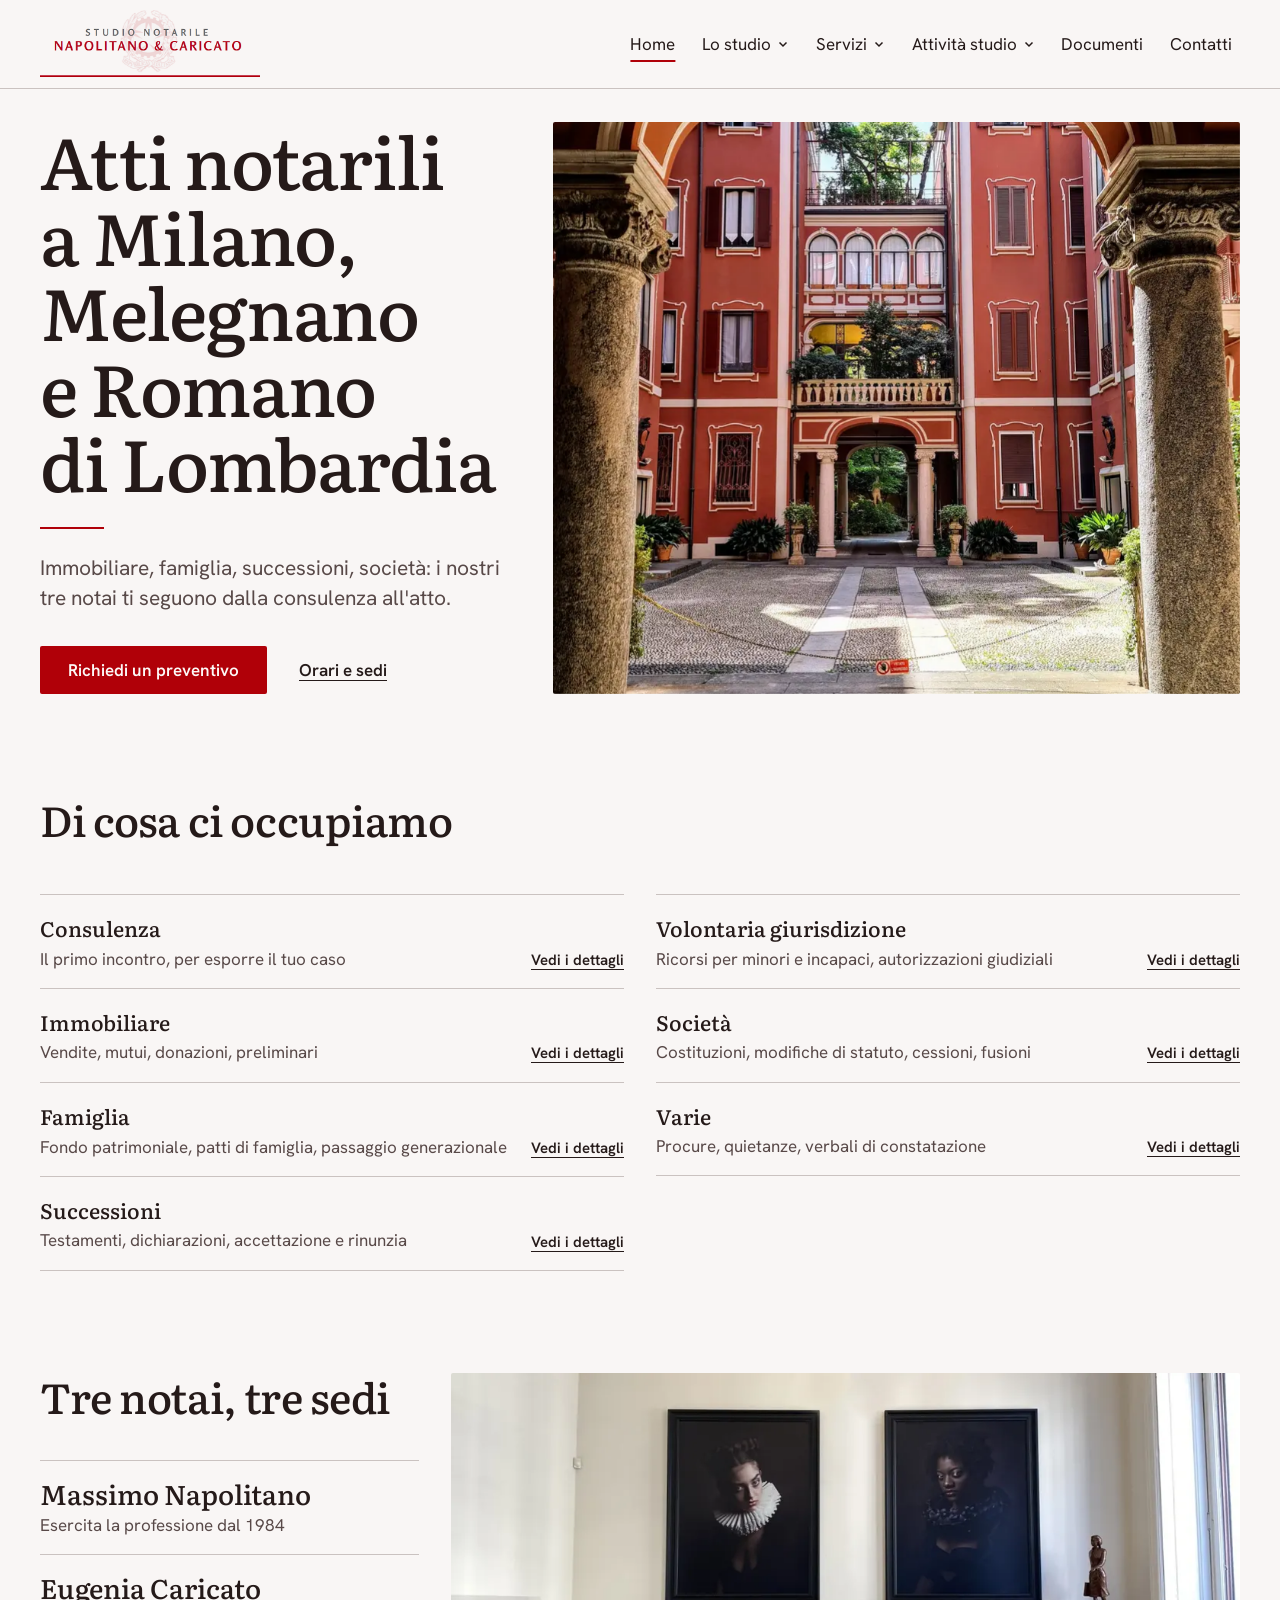
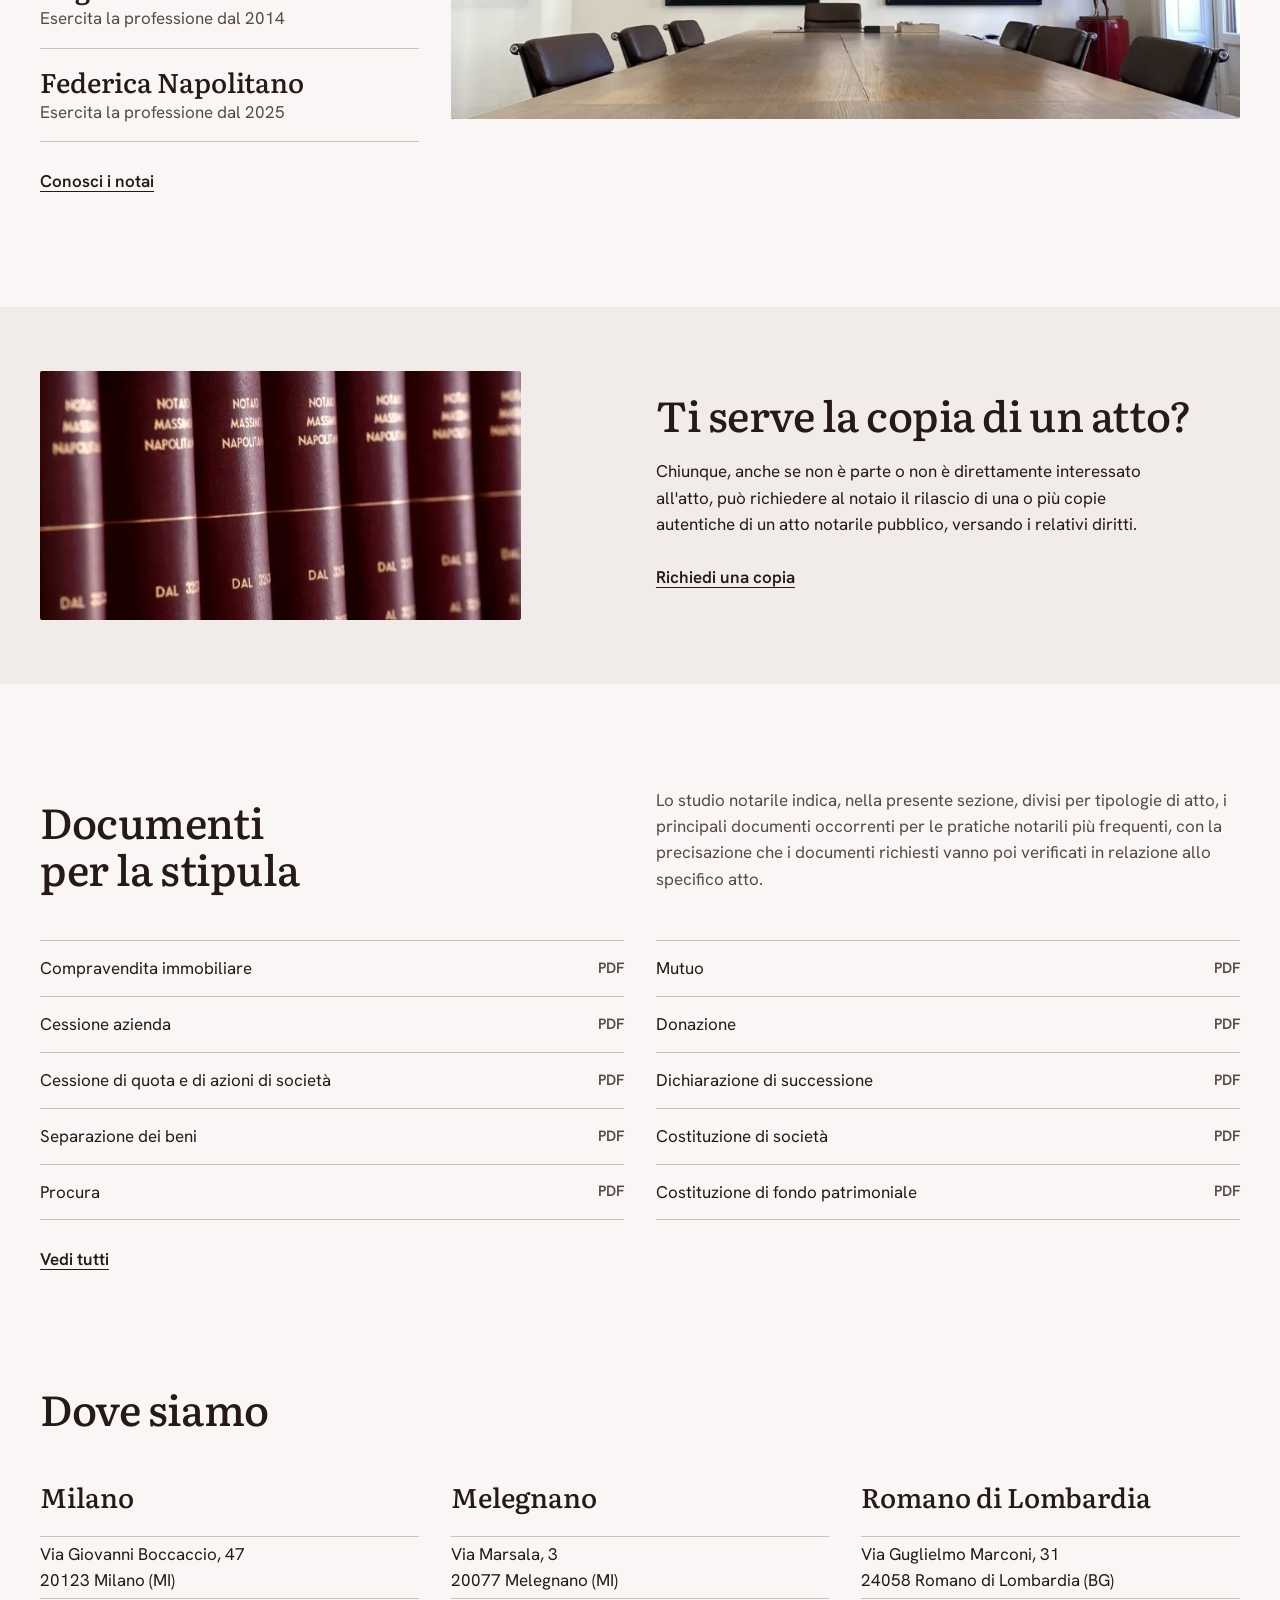
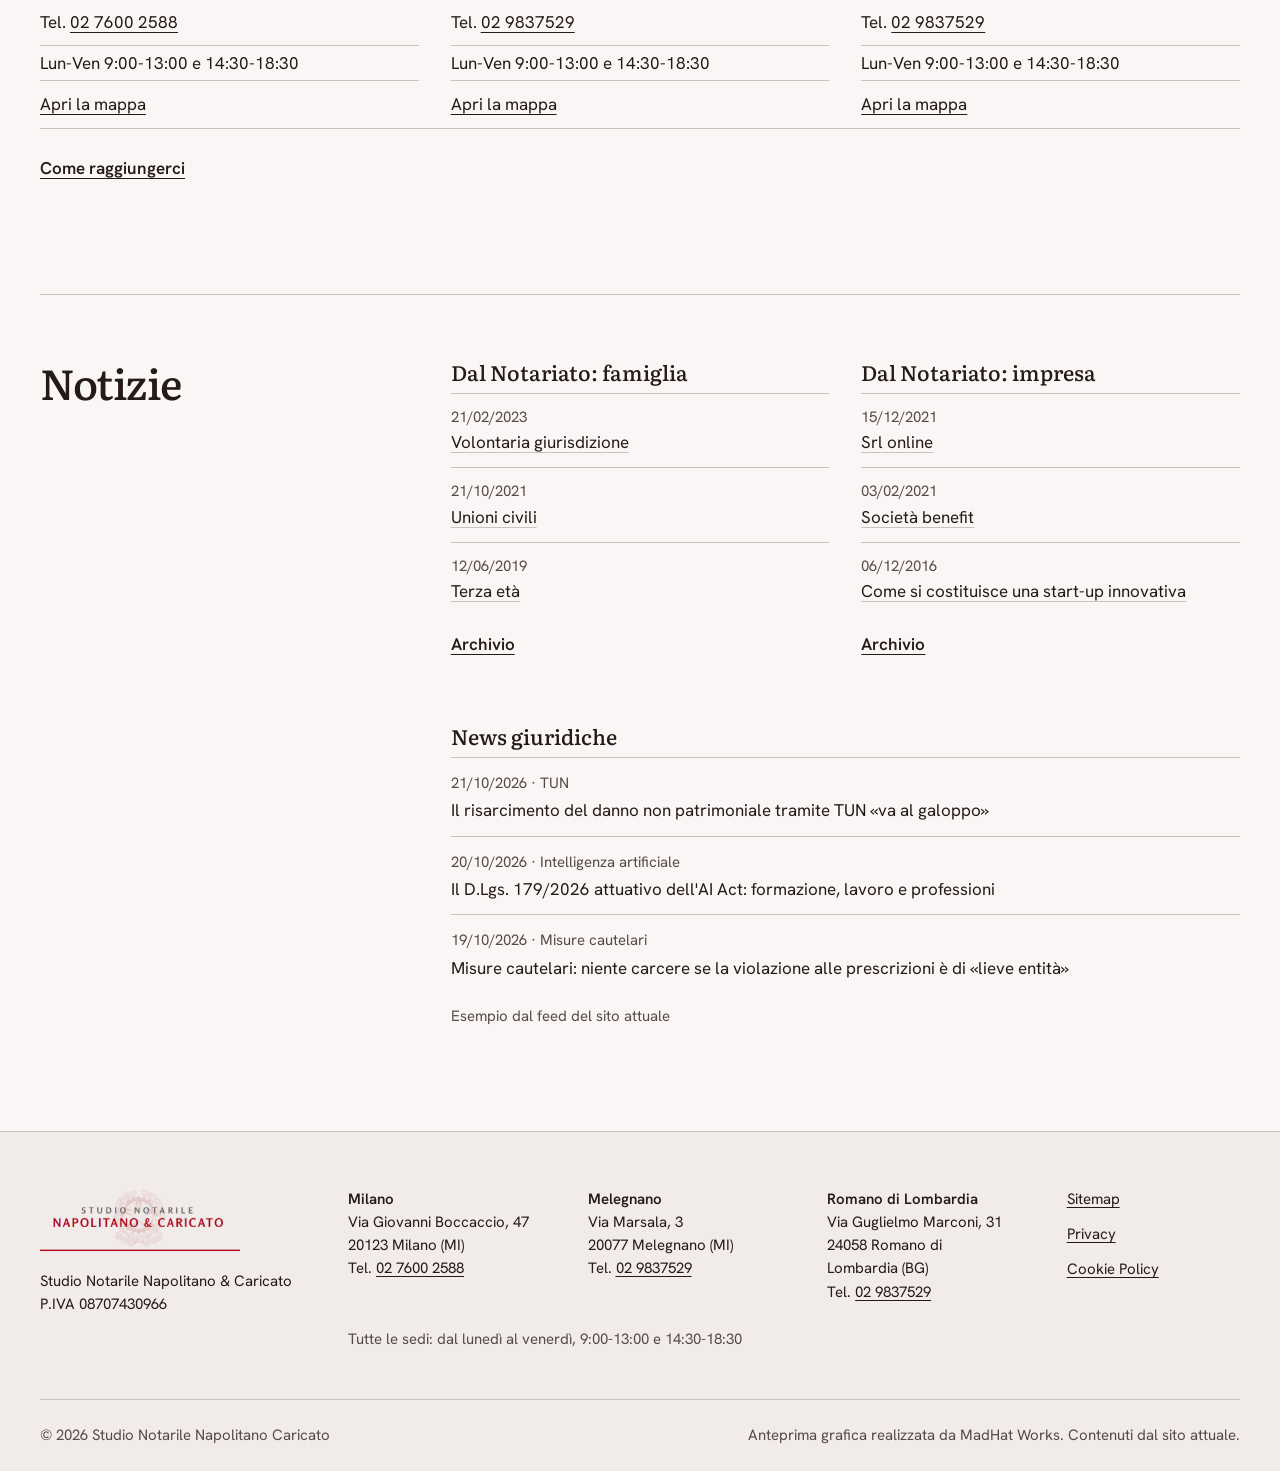
==== commit b2422292: "Use new interno photo as home hero Co-Authored-By: Claude Sonnet 5.5 <noreply@anthropic.com>" ====
--- a/index.html
+++ b/index.html
@@ -110,11 +110,11 @@
         </div>
       </div>
       <figure class="hero-media">
-        <img src="assets/img/cortile-900.webp"
-             srcset="assets/img/cortile-900.webp 900w, assets/img/cortile-1600.webp 1600w"
+        <img src="assets/img/interno-900.webp"
+             srcset="assets/img/interno-900.webp 900w, assets/img/interno-1600.webp 1600w"
              sizes="(min-width: 1248px) 686px, (min-width: 900px) 55vw, 100vw"
-             width="1600" height="1360" fetchpriority="high" decoding="async"
-             alt="Cortile interno con facciate color terracotta visto da una finestra con telaio in ferro">
+             width="1600" height="1600" fetchpriority="high" decoding="async"
+             alt="Cortile interno con facciate color terracotta visto da un portico ad archi">
       </figure>
     </div>
   </section>
--- a/css/style.css
+++ b/css/style.css
@@ -169,7 +169,8 @@
 .chev { flex: none; transition: transform 200ms var(--ease); }
 .nav-group[open] > summary .chev { transform: rotate(180deg); }
 .site-nav a[aria-current="page"],
-.nav-group:has(a[aria-current="page"]) > summary {
+.nav-group:has(a[aria-current="page"]) > summary,
+.nav-group > summary[aria-current="page"] {
   text-decoration: underline 2px var(--accent);
   text-underline-offset: 10px;
 }
